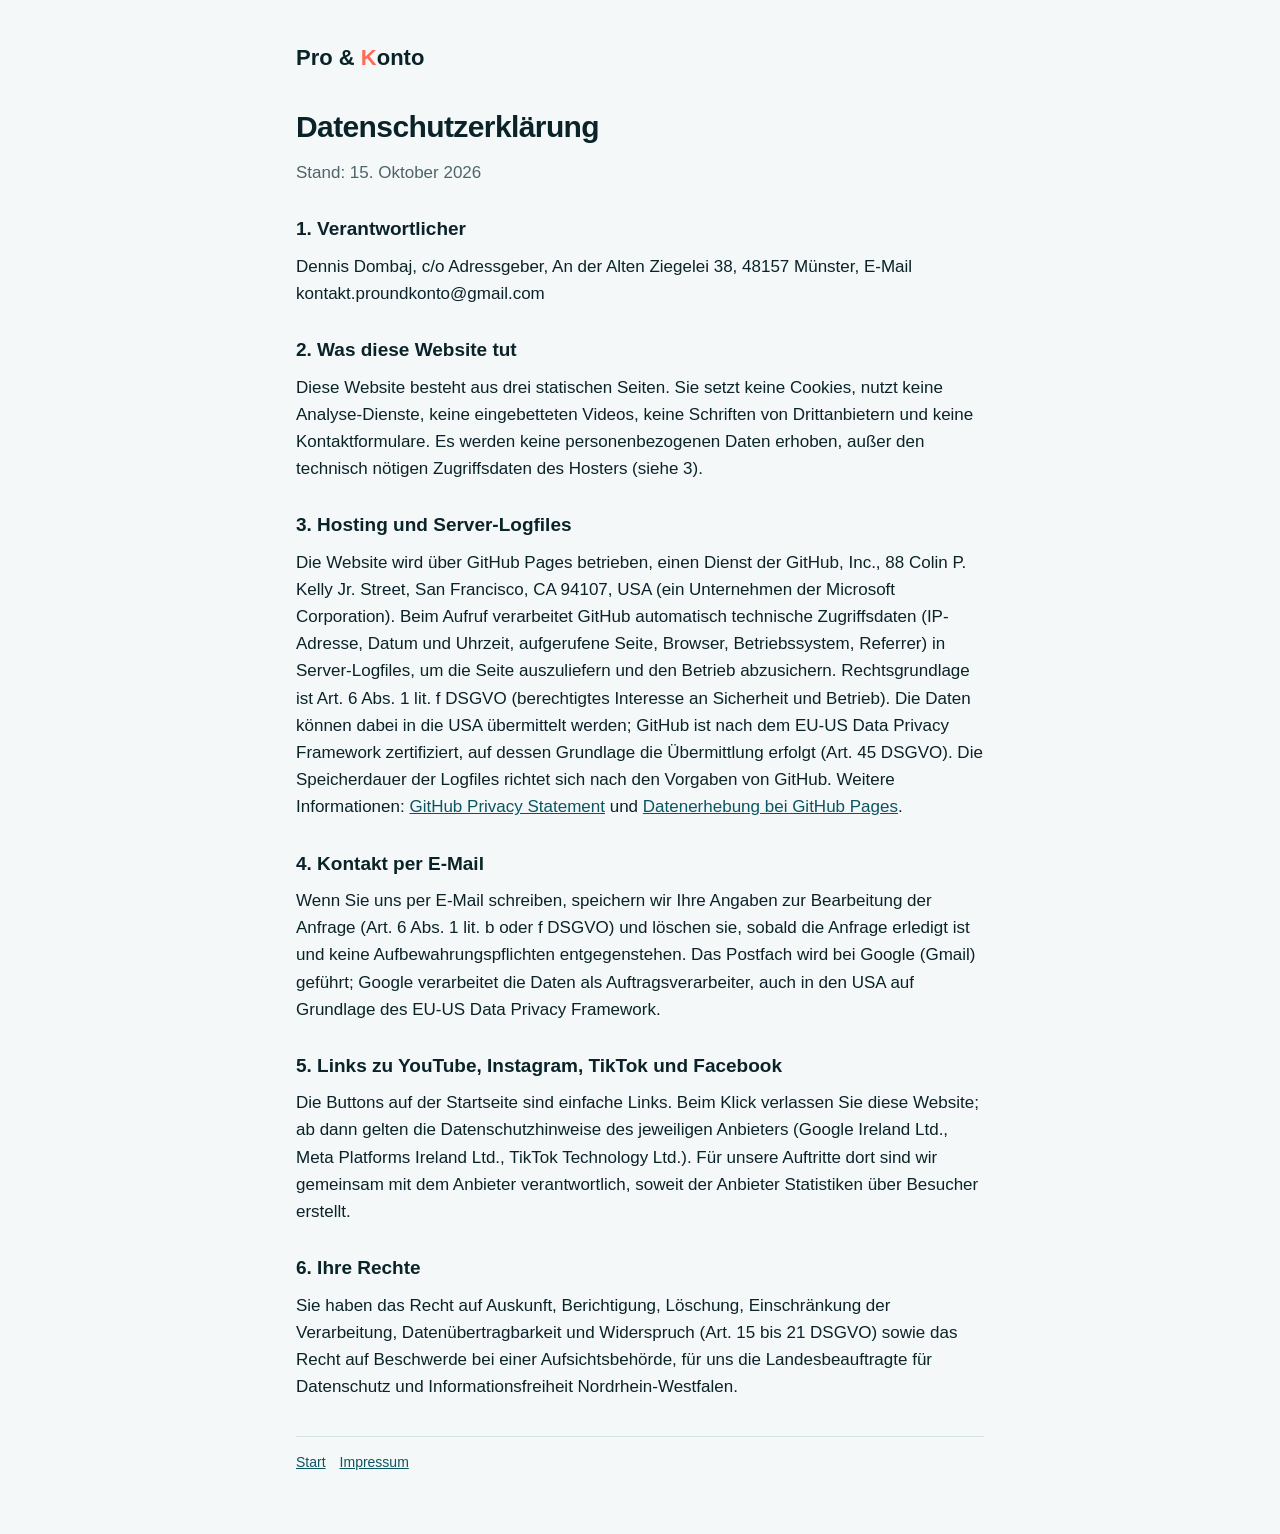
==== datenschutz.html @ 43de73f6 "Website: Startseite, Impressum, Datenschutz, Stil, Profilbild" ====
<!DOCTYPE html>
<html lang="de">
<head>
<meta charset="utf-8"><meta name="viewport" content="width=device-width, initial-scale=1">
<title>Datenschutz · Pro & Konto</title>
<meta name="robots" content="noindex">
<link rel="stylesheet" href="_style.css">
</head>
<body><div class="wrap">
<header><a href="/">Pro &amp; <span class="k">K</span>onto</a></header>
<h1>Datenschutzerklärung</h1>
<p class="muted">Stand: 15. Oktober 2026</p>
<h2>1. Verantwortlicher</h2>
<p>Dennis Dombaj, c/o Adressgeber, An der Alten Ziegelei 38, 48157 Münster, E-Mail kontakt.proundkonto@gmail.com</p>
<h2>2. Was diese Website tut</h2>
<p>Diese Website besteht aus drei statischen Seiten. Sie setzt keine Cookies, nutzt keine Analyse-Dienste, keine eingebetteten Videos, keine Schriften von Drittanbietern und keine Kontaktformulare. Es werden keine personenbezogenen Daten erhoben, außer den technisch nötigen Zugriffsdaten des Hosters (siehe 3).</p>
<h2>3. Hosting und Server-Logfiles</h2>
<p>Die Website wird über GitHub Pages betrieben, einen Dienst der GitHub, Inc., 88 Colin P. Kelly Jr. Street, San Francisco, CA 94107, USA (ein Unternehmen der Microsoft Corporation). Beim Aufruf verarbeitet GitHub automatisch technische Zugriffsdaten (IP-Adresse, Datum und Uhrzeit, aufgerufene Seite, Browser, Betriebssystem, Referrer) in Server-Logfiles, um die Seite auszuliefern und den Betrieb abzusichern. Rechtsgrundlage ist Art. 6 Abs. 1 lit. f DSGVO (berechtigtes Interesse an Sicherheit und Betrieb). Die Daten können dabei in die USA übermittelt werden; GitHub ist nach dem EU-US Data Privacy Framework zertifiziert, auf dessen Grundlage die Übermittlung erfolgt (Art. 45 DSGVO). Die Speicherdauer der Logfiles richtet sich nach den Vorgaben von GitHub. Weitere Informationen: <a href="https://docs.github.com/de/site-policy/privacy-policies/github-general-privacy-statement">GitHub Privacy Statement</a> und <a href="https://docs.github.com/de/pages/getting-started-with-github-pages/what-is-github-pages#data-collection">Datenerhebung bei GitHub Pages</a>.</p>
<h2>4. Kontakt per E-Mail</h2>
<p>Wenn Sie uns per E-Mail schreiben, speichern wir Ihre Angaben zur Bearbeitung der Anfrage (Art. 6 Abs. 1 lit. b oder f DSGVO) und löschen sie, sobald die Anfrage erledigt ist und keine Aufbewahrungspflichten entgegenstehen. Das Postfach wird bei Google (Gmail) geführt; Google verarbeitet die Daten als Auftragsverarbeiter, auch in den USA auf Grundlage des EU-US Data Privacy Framework.</p>
<h2>5. Links zu YouTube, Instagram, TikTok und Facebook</h2>
<p>Die Buttons auf der Startseite sind einfache Links. Beim Klick verlassen Sie diese Website; ab dann gelten die Datenschutzhinweise des jeweiligen Anbieters (Google Ireland Ltd., Meta Platforms Ireland Ltd., TikTok Technology Ltd.). Für unsere Auftritte dort sind wir gemeinsam mit dem Anbieter verantwortlich, soweit der Anbieter Statistiken über Besucher erstellt.</p>
<h2>6. Ihre Rechte</h2>
<p>Sie haben das Recht auf Auskunft, Berichtigung, Löschung, Einschränkung der Verarbeitung, Datenübertragbarkeit und Widerspruch (Art. 15 bis 21 DSGVO) sowie das Recht auf Beschwerde bei einer Aufsichtsbehörde, für uns die Landesbeauftragte für Datenschutz und Informationsfreiheit Nordrhein-Westfalen.</p>
<nav><a href="index.html">Start</a><a href="impressum.html">Impressum</a></nav>
</div></body></html>
---- _style.css ----
:root{--bg:#F5F8F8;--paper:#fff;--ink:#0A2329;--muted:#4E6469;--line:#D6E2E4;--petrol:#0B5563;--koralle:#FF6B57}
@media (prefers-color-scheme:dark){:root:not([data-theme="light"]){--bg:#0A1A1E;--paper:#11262B;--ink:#E6F0F1;--muted:#9DB3B7;--line:#21393F;--petrol:#5FB6C4;--koralle:#FF8A78}}
:root[data-theme="dark"]{--bg:#0A1A1E;--paper:#11262B;--ink:#E6F0F1;--muted:#9DB3B7;--line:#21393F;--petrol:#5FB6C4;--koralle:#FF8A78}
*{box-sizing:border-box}body{margin:0;background:var(--bg);color:var(--ink);font:17px/1.6 ui-sans-serif,-apple-system,"Segoe UI",Roboto,sans-serif}
.wrap{max-width:720px;margin:0 auto;padding:40px 16px 60px}
header{display:flex;align-items:center;gap:14px;margin-bottom:28px}header a{color:inherit;text-decoration:none;font-weight:800;font-size:22px}
header .k{color:var(--koralle)}
h1{font-size:30px;margin:0 0 6px;letter-spacing:-.02em}h2{font-size:19px;margin:28px 0 8px}
p{margin:8px 0}.muted{color:var(--muted)}
.card{background:var(--paper);border:1px solid var(--line);border-radius:12px;padding:18px 20px;margin:14px 0}
a{color:var(--petrol)}
nav{font-size:14px;color:var(--muted);margin-top:36px;border-top:1px solid var(--line);padding-top:14px}nav a{margin-right:14px}
.btn{display:inline-block;background:var(--petrol);color:#fff;padding:10px 18px;border-radius:99px;text-decoration:none;font-weight:600;margin:6px 8px 6px 0}
.btn.alt{background:transparent;color:var(--petrol);border:1px solid var(--petrol)}
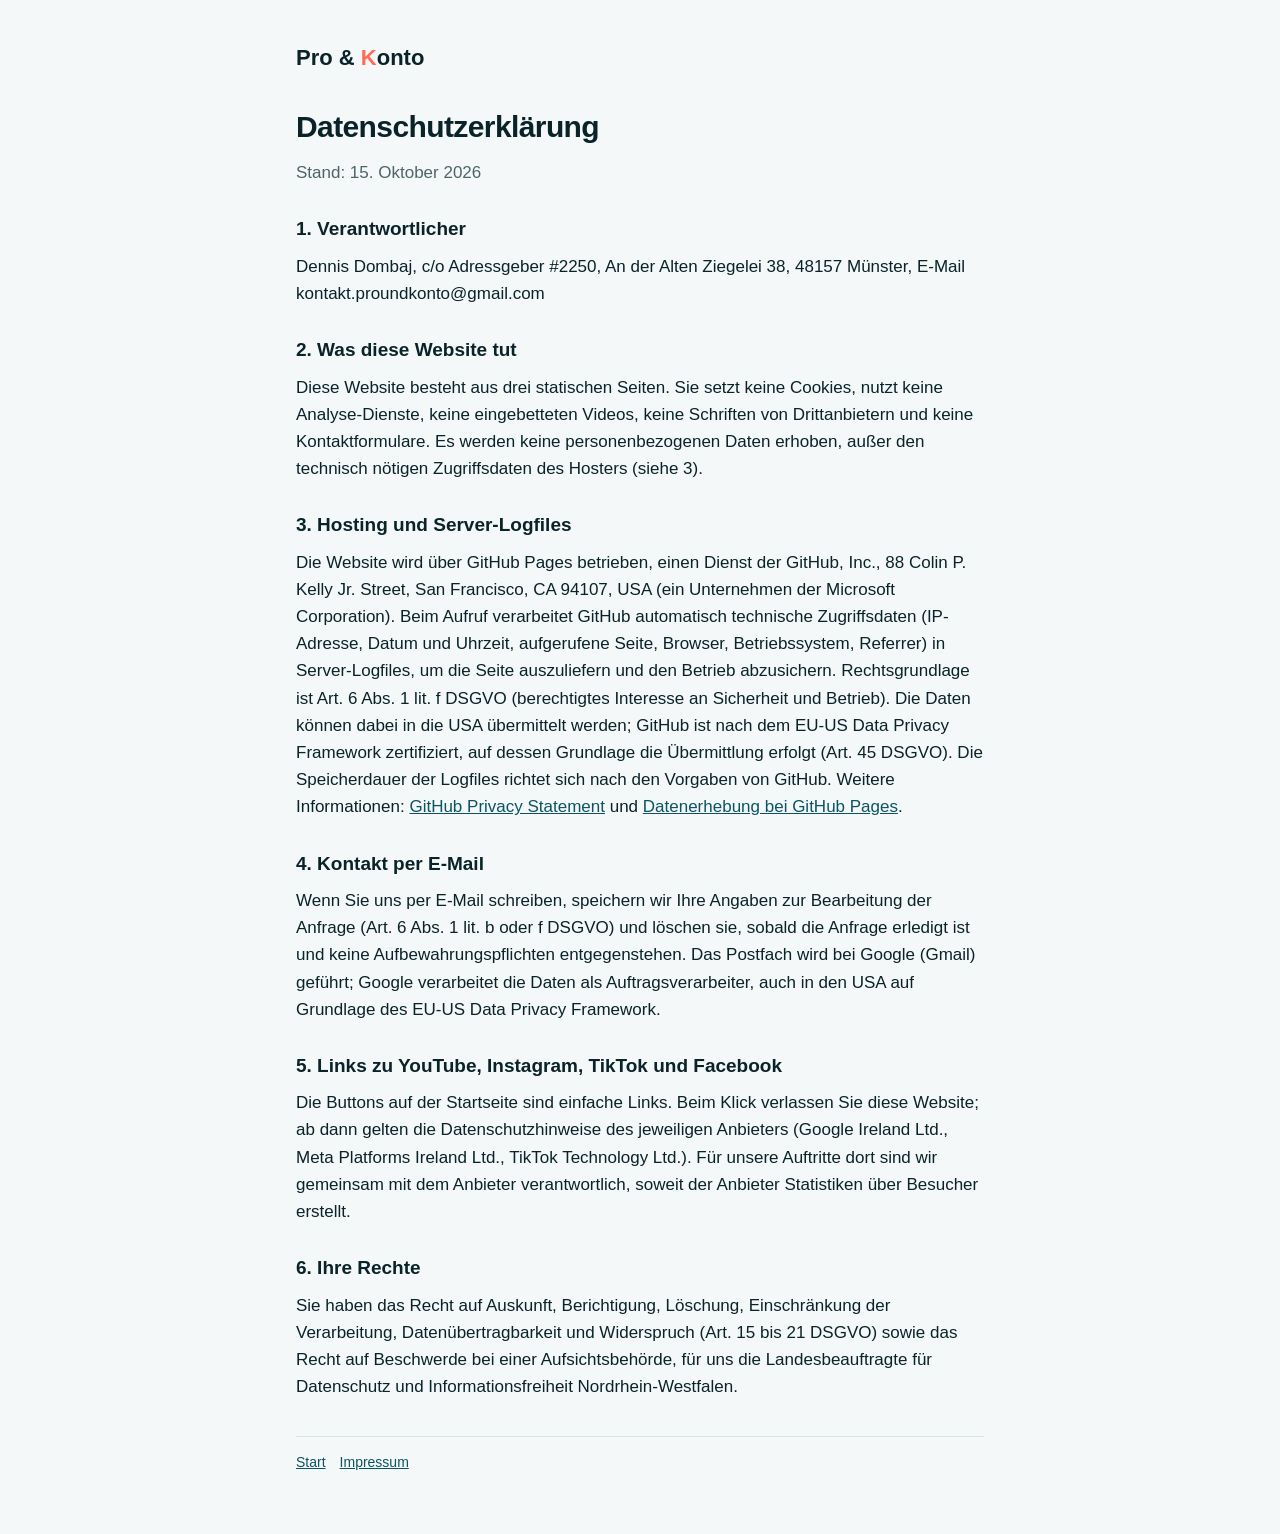
==== commit d51a0832: "Impressum und Datenschutz: Adressgeber-Kundennummer 2250" ====
--- a/datenschutz.html
+++ b/datenschutz.html
@@ -11,7 +11,7 @@
 <h1>Datenschutzerklärung</h1>
 <p class="muted">Stand: 15. Oktober 2026</p>
 <h2>1. Verantwortlicher</h2>
-<p>Dennis Dombaj, c/o Adressgeber, An der Alten Ziegelei 38, 48157 Münster, E-Mail kontakt.proundkonto@gmail.com</p>
+<p>Dennis Dombaj, c/o Adressgeber #2250, An der Alten Ziegelei 38, 48157 Münster, E-Mail kontakt.proundkonto@gmail.com</p>
 <h2>2. Was diese Website tut</h2>
 <p>Diese Website besteht aus drei statischen Seiten. Sie setzt keine Cookies, nutzt keine Analyse-Dienste, keine eingebetteten Videos, keine Schriften von Drittanbietern und keine Kontaktformulare. Es werden keine personenbezogenen Daten erhoben, außer den technisch nötigen Zugriffsdaten des Hosters (siehe 3).</p>
 <h2>3. Hosting und Server-Logfiles</h2>
